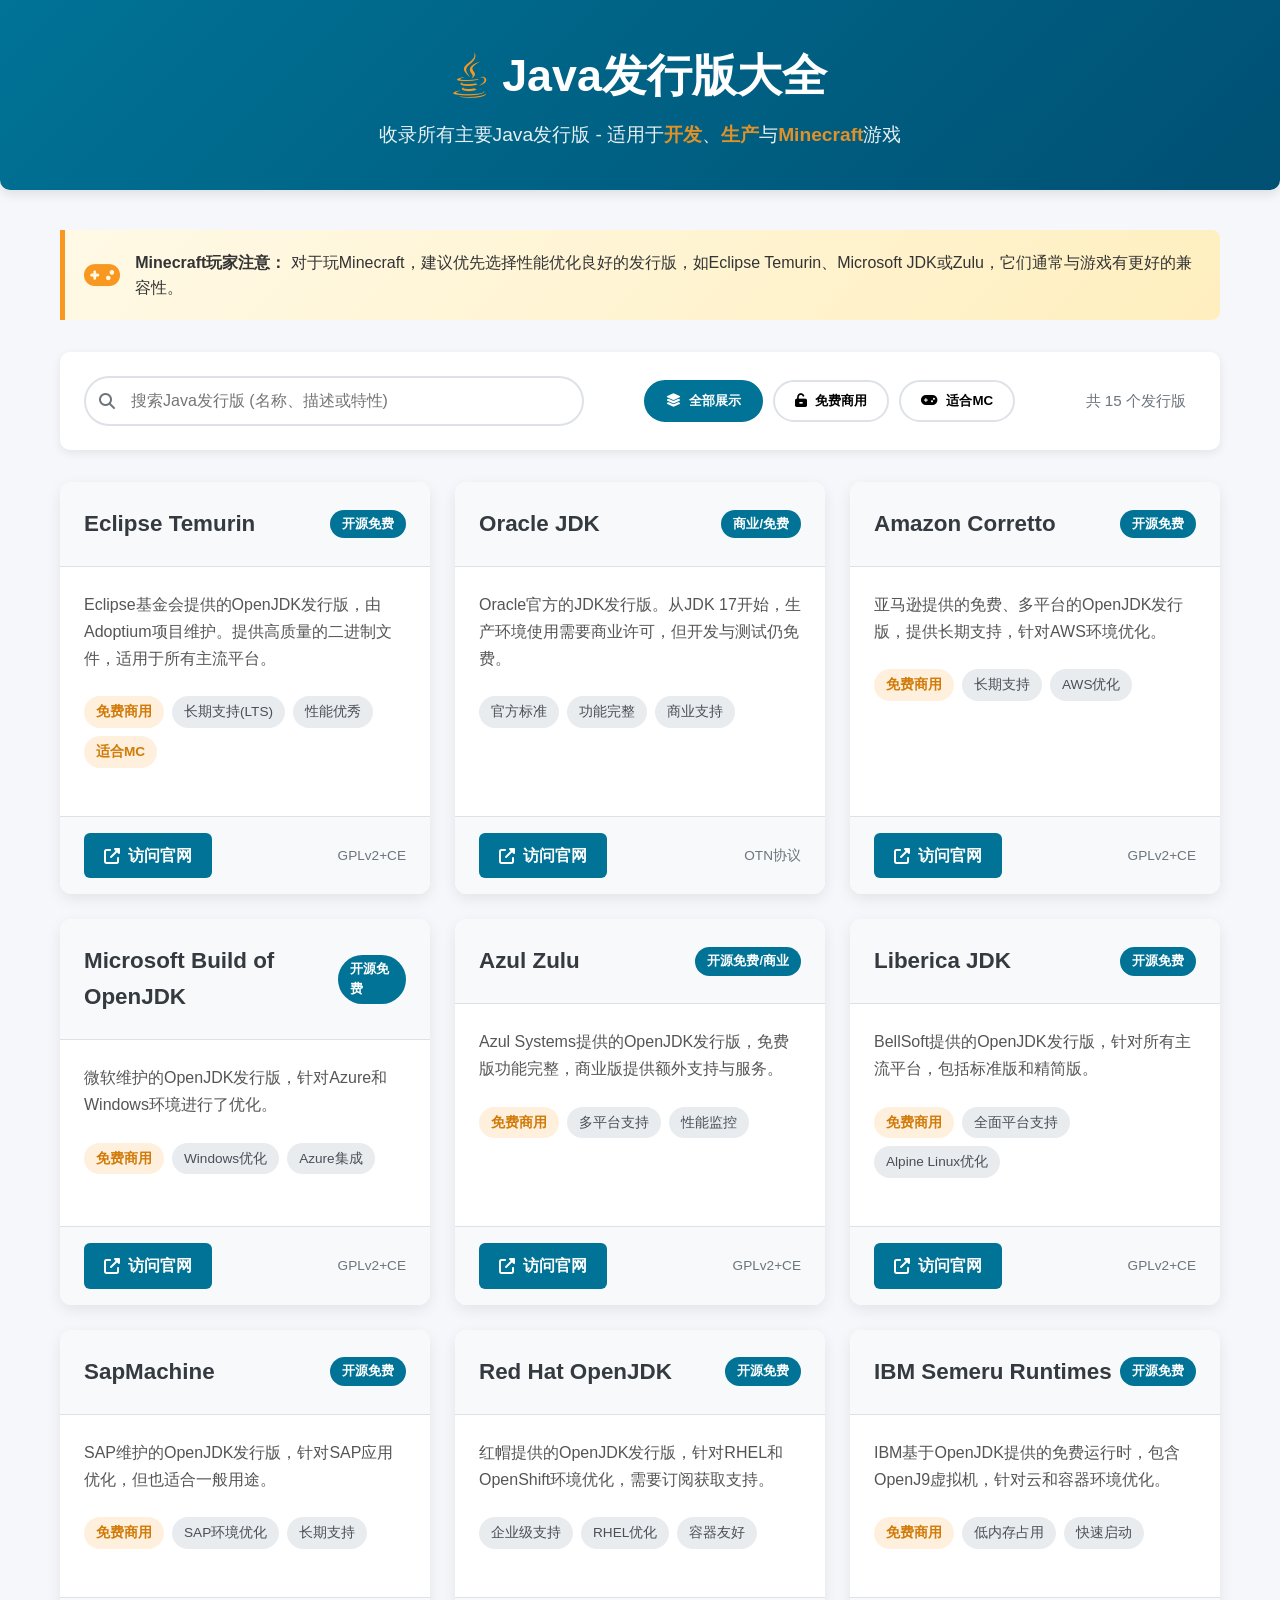
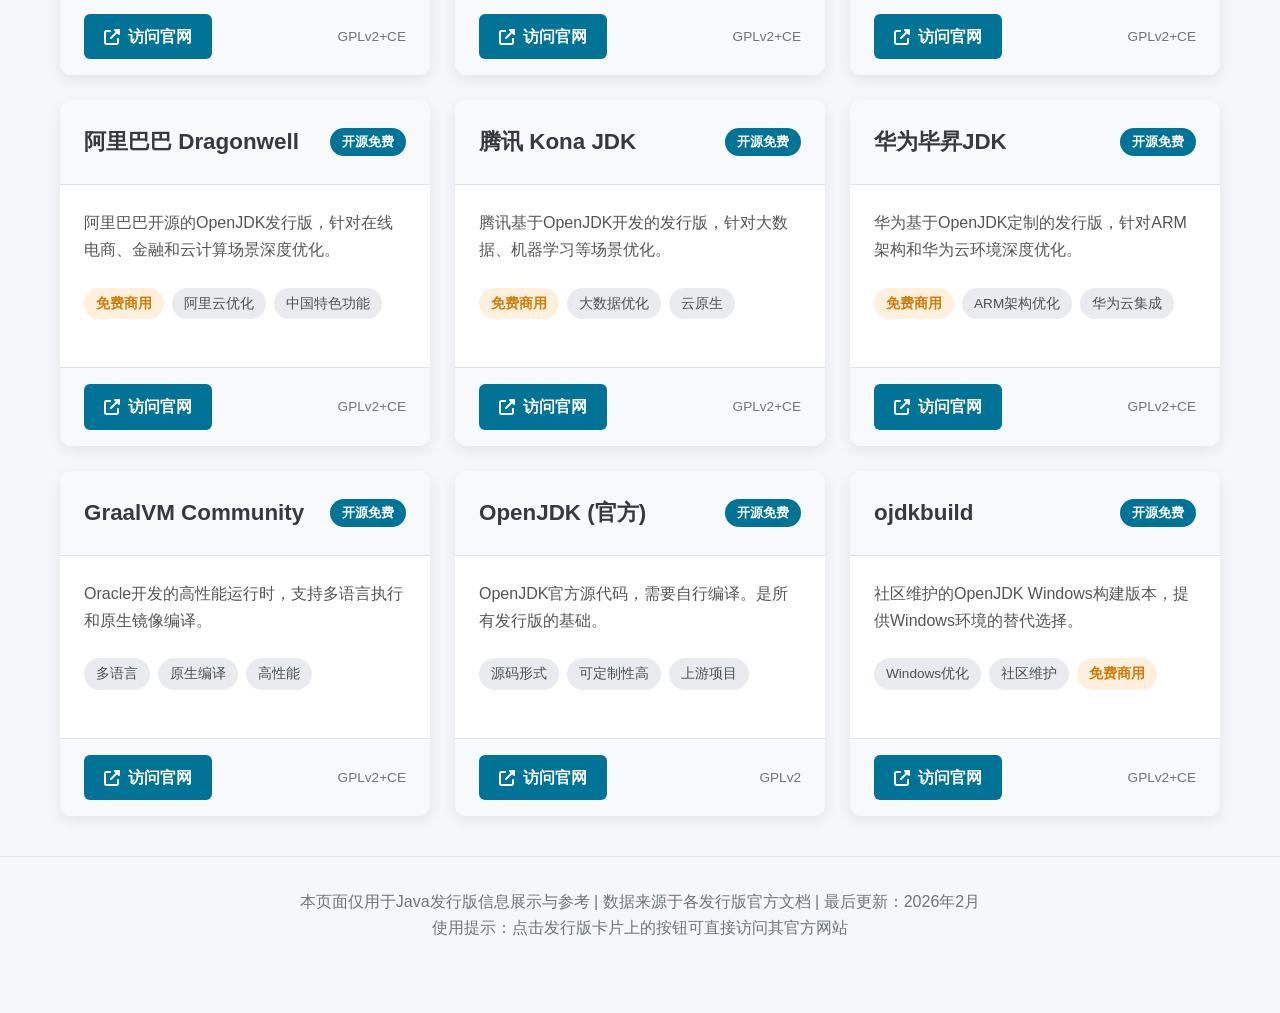
==== java/index.html @ 09ee8016 "Add files via upload" ====
<!DOCTYPE html>
<html lang="zh-CN">
<head>
    <meta charset="UTF-8">
    <meta name="viewport" content="width=device-width, initial-scale=1.0">
    <title>Java发行版大全 | 开发 & Minecraft</title>
    <link rel="stylesheet" href="https://cdnjs.cloudflare.com/ajax/libs/font-awesome/6.4.0/css/all.min.css">
    <style>
        :root {
            --primary: #007396;
            --secondary: #f89820;
            --light: #f8f9fa;
            --dark: #343a40;
            --success: #28a745;
            --border: #dee2e6;
        }
        
        * {
            margin: 0;
            padding: 0;
            box-sizing: border-box;
            font-family: 'Segoe UI', 'Microsoft YaHei', sans-serif;
        }
        
        body {
            background-color: #f5f7fa;
            color: #333;
            line-height: 1.6;
            padding-bottom: 40px;
        }
        
        .container {
            max-width: 1200px;
            margin: 0 auto;
            padding: 0 20px;
        }
        
        header {
            background: linear-gradient(135deg, var(--primary), #005073);
            color: white;
            padding: 2.5rem 0;
            text-align: center;
            margin-bottom: 2.5rem;
            box-shadow: 0 4px 12px rgba(0, 0, 0, 0.1);
            border-radius: 0 0 10px 10px;
        }
        
        h1 {
            font-size: 2.8rem;
            margin-bottom: 0.5rem;
            display: flex;
            align-items: center;
            justify-content: center;
            gap: 15px;
        }
        
        h1 i {
            color: var(--secondary);
        }
        
        .subtitle {
            font-size: 1.2rem;
            opacity: 0.9;
            max-width: 800px;
            margin: 0 auto;
        }
        
        .highlight {
            color: var(--secondary);
            font-weight: 600;
        }
        
        .controls {
            display: flex;
            justify-content: space-between;
            align-items: center;
            flex-wrap: wrap;
            gap: 15px;
            margin-bottom: 2rem;
            background: white;
            padding: 1.5rem;
            border-radius: 10px;
            box-shadow: 0 3px 10px rgba(0, 0, 0, 0.08);
        }
        
        .search-box {
            flex-grow: 1;
            max-width: 500px;
            position: relative;
        }
        
        .search-box i {
            position: absolute;
            left: 15px;
            top: 50%;
            transform: translateY(-50%);
            color: #6c757d;
        }
        
        #searchInput {
            width: 100%;
            padding: 14px 20px 14px 45px;
            border: 2px solid var(--border);
            border-radius: 50px;
            font-size: 1rem;
            transition: all 0.3s;
        }
        
        #searchInput:focus {
            outline: none;
            border-color: var(--primary);
            box-shadow: 0 0 0 3px rgba(0, 115, 150, 0.2);
        }
        
        .filter-buttons {
            display: flex;
            gap: 10px;
            flex-wrap: wrap;
        }
        
        .filter-btn {
            padding: 10px 20px;
            background: white;
            border: 2px solid var(--border);
            border-radius: 50px;
            cursor: pointer;
            font-weight: 600;
            transition: all 0.3s;
            display: flex;
            align-items: center;
            gap: 8px;
        }
        
        .filter-btn:hover {
            border-color: var(--primary);
            color: var(--primary);
        }
        
        .filter-btn.active {
            background-color: var(--primary);
            color: white;
            border-color: var(--primary);
        }
        
        .stats {
            font-size: 0.95rem;
            color: #6c757d;
            padding: 0 10px;
        }
        
        .jdks-grid {
            display: grid;
            grid-template-columns: repeat(auto-fill, minmax(350px, 1fr));
            gap: 25px;
            margin-bottom: 2.5rem;
        }
        
        .jdk-card {
            background: white;
            border-radius: 12px;
            overflow: hidden;
            box-shadow: 0 5px 15px rgba(0, 0, 0, 0.08);
            transition: all 0.3s ease;
            display: flex;
            flex-direction: column;
            height: 100%;
        }
        
        .jdk-card:hover {
            transform: translateY(-8px);
            box-shadow: 0 15px 30px rgba(0, 0, 0, 0.15);
        }
        
        .jdk-header {
            padding: 1.5rem;
            background-color: #f8f9fa;
            border-bottom: 1px solid var(--border);
            display: flex;
            align-items: center;
            justify-content: space-between;
        }
        
        .jdk-title {
            font-size: 1.4rem;
            font-weight: 700;
            color: var(--dark);
        }
        
        .jdk-type {
            display: inline-block;
            padding: 4px 12px;
            background: var(--primary);
            color: white;
            border-radius: 50px;
            font-size: 0.8rem;
            font-weight: 600;
        }
        
        .jdk-body {
            padding: 1.5rem;
            flex-grow: 1;
        }
        
        .jdk-description {
            color: #555;
            margin-bottom: 1.5rem;
            line-height: 1.7;
        }
        
        .jdk-features {
            display: flex;
            flex-wrap: wrap;
            gap: 8px;
            margin-bottom: 1.5rem;
        }
        
        .feature-tag {
            padding: 5px 12px;
            background-color: #e9ecef;
            border-radius: 50px;
            font-size: 0.85rem;
            color: #495057;
        }
        
        .feature-tag.highlight {
            background-color: rgba(248, 152, 32, 0.15);
            color: #d17a08;
        }
        
        .jdk-footer {
            padding: 1rem 1.5rem;
            background-color: #f8f9fa;
            border-top: 1px solid var(--border);
            display: flex;
            justify-content: space-between;
            align-items: center;
        }
        
        .jdk-link {
            display: inline-flex;
            align-items: center;
            gap: 8px;
            padding: 10px 20px;
            background-color: var(--primary);
            color: white;
            text-decoration: none;
            border-radius: 6px;
            font-weight: 600;
            transition: all 0.3s;
        }
        
        .jdk-link:hover {
            background-color: #005073;
            transform: scale(1.05);
        }
        
        .license {
            font-size: 0.85rem;
            color: #6c757d;
        }
        
        .no-results {
            grid-column: 1 / -1;
            text-align: center;
            padding: 3rem;
            color: #6c757d;
            font-size: 1.2rem;
        }
        
        .no-results i {
            font-size: 3rem;
            margin-bottom: 1rem;
            color: #adb5bd;
        }
        
        footer {
            text-align: center;
            padding: 2rem;
            color: #6c757d;
            border-top: 1px solid var(--border);
            margin-top: 2rem;
        }
        
        .mc-notice {
            background: linear-gradient(135deg, #fff9e6, #ffefbf);
            border-left: 5px solid var(--secondary);
            padding: 1.2rem;
            margin-bottom: 2rem;
            border-radius: 0 8px 8px 0;
            display: flex;
            align-items: center;
            gap: 15px;
        }
        
        .mc-notice i {
            color: var(--secondary);
            font-size: 1.8rem;
        }
        
        .mc-notice p {
            margin: 0;
            font-weight: 500;
        }
        
        @media (max-width: 768px) {
            .jdks-grid {
                grid-template-columns: 1fr;
            }
            
            h1 {
                font-size: 2.2rem;
            }
            
            .controls {
                flex-direction: column;
                align-items: stretch;
            }
            
            .filter-buttons {
                justify-content: center;
            }
        }
    </style>
</head>
<body>
    <header>
        <div class="container">
            <h1><i class="fab fa-java"></i> Java发行版大全</h1>
            <p class="subtitle">收录所有主要Java发行版 - 适用于<span class="highlight">开发</span>、<span class="highlight">生产</span>与<span class="highlight">Minecraft</span>游戏</p>
        </div>
    </header>
    
    <main class="container">
        <div class="mc-notice">
            <i class="fas fa-gamepad"></i>
            <p><strong>Minecraft玩家注意：</strong> 对于玩Minecraft，建议优先选择性能优化良好的发行版，如Eclipse Temurin、Microsoft JDK或Zulu，它们通常与游戏有更好的兼容性。</p>
        </div>
        
        <div class="controls">
            <div class="search-box">
                <i class="fas fa-search"></i>
                <input type="text" id="searchInput" placeholder="搜索Java发行版 (名称、描述或特性)">
            </div>
            
            <div class="filter-buttons">
                <button class="filter-btn active" data-filter="all">
                    <i class="fas fa-layer-group"></i> 全部展示
                </button>
                <button class="filter-btn" data-filter="free">
                    <i class="fas fa-unlock-alt"></i> 免费商用
                </button>
                <button class="filter-btn" data-filter="mc">
                    <i class="fas fa-gamepad"></i> 适合MC
                </button>
            </div>
            
            <div class="stats">
                共 <span id="totalCount">0</span> 个发行版
            </div>
        </div>
        
        <div class="jdks-grid" id="jdksContainer">
            <!-- JDK卡片将通过JavaScript动态生成 -->
        </div>
    </main>
    
    <footer>
        <div class="container">
            <p>本页面仅用于Java发行版信息展示与参考 | 数据来源于各发行版官方文档 | 最后更新：2026年2月</p>
            <p>使用提示：点击发行版卡片上的按钮可直接访问其官方网站</p>
        </div>
    </footer>

    <script>
        // Java发行版数据
        const javaDistributions = [
            {
                id: 1,
                name: "Eclipse Temurin",
                type: "开源免费",
                description: "Eclipse基金会提供的OpenJDK发行版，由Adoptium项目维护。提供高质量的二进制文件，适用于所有主流平台。",
                features: ["免费商用", "长期支持(LTS)", "性能优秀", "适合MC"],
                url: "https://adoptium.net/",
                license: "GPLv2+CE",
                mcRecommended: true
            },
            {
                id: 2,
                name: "Oracle JDK",
                type: "商业/免费",
                description: "Oracle官方的JDK发行版。从JDK 17开始，生产环境使用需要商业许可，但开发与测试仍免费。",
                features: ["官方标准", "功能完整", "商业支持"],
                url: "https://www.oracle.com/java/technologies/downloads/",
                license: "OTN协议",
                mcRecommended: false
            },
            {
                id: 3,
                name: "Amazon Corretto",
                type: "开源免费",
                description: "亚马逊提供的免费、多平台的OpenJDK发行版，提供长期支持，针对AWS环境优化。",
                features: ["免费商用", "长期支持", "AWS优化"],
                url: "https://aws.amazon.com/corretto/",
                license: "GPLv2+CE",
                mcRecommended: true
            },
            {
                id: 4,
                name: "Microsoft Build of OpenJDK",
                type: "开源免费",
                description: "微软维护的OpenJDK发行版，针对Azure和Windows环境进行了优化。",
                features: ["免费商用", "Windows优化", "Azure集成"],
                url: "https://www.microsoft.com/openjdk",
                license: "GPLv2+CE",
                mcRecommended: true
            },
            {
                id: 5,
                name: "Azul Zulu",
                type: "开源免费/商业",
                description: "Azul Systems提供的OpenJDK发行版，免费版功能完整，商业版提供额外支持与服务。",
                features: ["免费商用", "多平台支持", "性能监控"],
                url: "https://www.azul.com/downloads/?package=jdk",
                license: "GPLv2+CE",
                mcRecommended: true
            },
            {
                id: 6,
                name: "Liberica JDK",
                type: "开源免费",
                description: "BellSoft提供的OpenJDK发行版，针对所有主流平台，包括标准版和精简版。",
                features: ["免费商用", "全面平台支持", "Alpine Linux优化"],
                url: "https://bell-sw.com/pages/downloads/",
                license: "GPLv2+CE",
                mcRecommended: false
            },
            {
                id: 7,
                name: "SapMachine",
                type: "开源免费",
                description: "SAP维护的OpenJDK发行版，针对SAP应用优化，但也适合一般用途。",
                features: ["免费商用", "SAP环境优化", "长期支持"],
                url: "https://sap.github.io/SapMachine/",
                license: "GPLv2+CE",
                mcRecommended: false
            },
            {
                id: 8,
                name: "Red Hat OpenJDK",
                type: "开源免费",
                description: "红帽提供的OpenJDK发行版，针对RHEL和OpenShift环境优化，需要订阅获取支持。",
                features: ["企业级支持", "RHEL优化", "容器友好"],
                url: "https://developers.redhat.com/products/openjdk/download",
                license: "GPLv2+CE",
                mcRecommended: false
            },
            {
                id: 9,
                name: "IBM Semeru Runtimes",
                type: "开源免费",
                description: "IBM基于OpenJDK提供的免费运行时，包含OpenJ9虚拟机，针对云和容器环境优化。",
                features: ["免费商用", "低内存占用", "快速启动"],
                url: "https://www.ibm.com/semeru-runtimes",
                license: "GPLv2+CE",
                mcRecommended: false
            },
            {
                id: 10,
                name: "阿里巴巴 Dragonwell",
                type: "开源免费",
                description: "阿里巴巴开源的OpenJDK发行版，针对在线电商、金融和云计算场景深度优化。",
                features: ["免费商用", "阿里云优化", "中国特色功能"],
                url: "https://dragonwell-jdk.io/",
                license: "GPLv2+CE",
                mcRecommended: false
            },
            {
                id: 11,
                name: "腾讯 Kona JDK",
                type: "开源免费",
                description: "腾讯基于OpenJDK开发的发行版，针对大数据、机器学习等场景优化。",
                features: ["免费商用", "大数据优化", "云原生"],
                url: "https://github.com/Tencent/TencentKona-8",
                license: "GPLv2+CE",
                mcRecommended: false
            },
            {
                id: 12,
                name: "华为毕昇JDK",
                type: "开源免费",
                description: "华为基于OpenJDK定制的发行版，针对ARM架构和华为云环境深度优化。",
                features: ["免费商用", "ARM架构优化", "华为云集成"],
                url: "https://www.hikunpeng.com/developer/devkit/compiler/jdk",
                license: "GPLv2+CE",
                mcRecommended: false
            },
            {
                id: 13,
                name: "GraalVM Community",
                type: "开源免费",
                description: "Oracle开发的高性能运行时，支持多语言执行和原生镜像编译。",
                features: ["多语言", "原生编译", "高性能"],
                url: "https://www.graalvm.org/",
                license: "GPLv2+CE",
                mcRecommended: false
            },
            {
                id: 14,
                name: "OpenJDK (官方)",
                type: "开源免费",
                description: "OpenJDK官方源代码，需要自行编译。是所有发行版的基础。",
                features: ["源码形式", "可定制性高", "上游项目"],
                url: "https://openjdk.java.net/",
                license: "GPLv2",
                mcRecommended: true
            },
            {
                id: 15,
                name: "ojdkbuild",
                type: "开源免费",
                description: "社区维护的OpenJDK Windows构建版本，提供Windows环境的替代选择。",
                features: ["Windows优化", "社区维护", "免费商用"],
                url: "https://github.com/ojdkbuild/ojdkbuild",
                license: "GPLv2+CE",
                mcRecommended: false
            }
        ];

        // DOM元素
        const jdksContainer = document.getElementById('jdksContainer');
        const searchInput = document.getElementById('searchInput');
        const filterButtons = document.querySelectorAll('.filter-btn');
        const totalCountElement = document.getElementById('totalCount');
        
        // 当前过滤状态
        let currentFilter = 'all';
        let currentSearch = '';
        
        // 初始化显示所有发行版
        function initPage() {
            renderJDKs(javaDistributions);
            totalCountElement.textContent = javaDistributions.length;
            
            // 设置筛选按钮事件
            filterButtons.forEach(button => {
                button.addEventListener('click', () => {
                    // 更新按钮状态
                    filterButtons.forEach(btn => btn.classList.remove('active'));
                    button.classList.add('active');
                    
                    // 更新过滤器
                    currentFilter = button.getAttribute('data-filter');
                    filterAndRender();
                });
            });
            
            // 设置搜索事件
            searchInput.addEventListener('input', (e) => {
                currentSearch = e.target.value.toLowerCase();
                filterAndRender();
            });
        }
        
        // 过滤和渲染JDK卡片
        function filterAndRender() {
            let filtered = javaDistributions;
            
            // 应用搜索过滤
            if (currentSearch) {
                filtered = filtered.filter(jdk => 
                    jdk.name.toLowerCase().includes(currentSearch) ||
                    jdk.description.toLowerCase().includes(currentSearch) ||
                    jdk.features.some(feature => feature.toLowerCase().includes(currentSearch))
                );
            }
            
            // 应用分类过滤
            if (currentFilter === 'free') {
                filtered = filtered.filter(jdk => 
                    jdk.features.includes("免费商用")
                );
            } else if (currentFilter === 'mc') {
                filtered = filtered.filter(jdk => 
                    jdk.mcRecommended === true
                );
            }
            
            // 渲染结果
            renderJDKs(filtered);
            totalCountElement.textContent = filtered.length;
        }
        
        // 渲染JDK卡片
        function renderJDKs(jdks) {
            if (jdks.length === 0) {
                jdksContainer.innerHTML = `
                    <div class="no-results">
                        <i class="fas fa-search"></i>
                        <h3>未找到匹配的Java发行版</h3>
                        <p>尝试使用不同的搜索词或筛选条件</p>
                    </div>
                `;
                return;
            }
            
            jdksContainer.innerHTML = jdks.map(jdk => `
                <div class="jdk-card" data-id="${jdk.id}">
                    <div class="jdk-header">
                        <h3 class="jdk-title">${jdk.name}</h3>
                        <span class="jdk-type">${jdk.type}</span>
                    </div>
                    <div class="jdk-body">
                        <p class="jdk-description">${jdk.description}</p>
                        <div class="jdk-features">
                            ${jdk.features.map(feature => `
                                <span class="feature-tag ${feature.includes('MC') || feature.includes('免费') ? 'highlight' : ''}">${feature}</span>
                            `).join('')}
                        </div>
                    </div>
                    <div class="jdk-footer">
                        <a href="${jdk.url}" target="_blank" class="jdk-link">
                            <i class="fas fa-external-link-alt"></i> 访问官网
                        </a>
                        <span class="license">${jdk.license}</span>
                    </div>
                </div>
            `).join('');
        }
        
        // 页面加载完成后初始化
        document.addEventListener('DOMContentLoaded', initPage);
    </script>
</body>
</html>
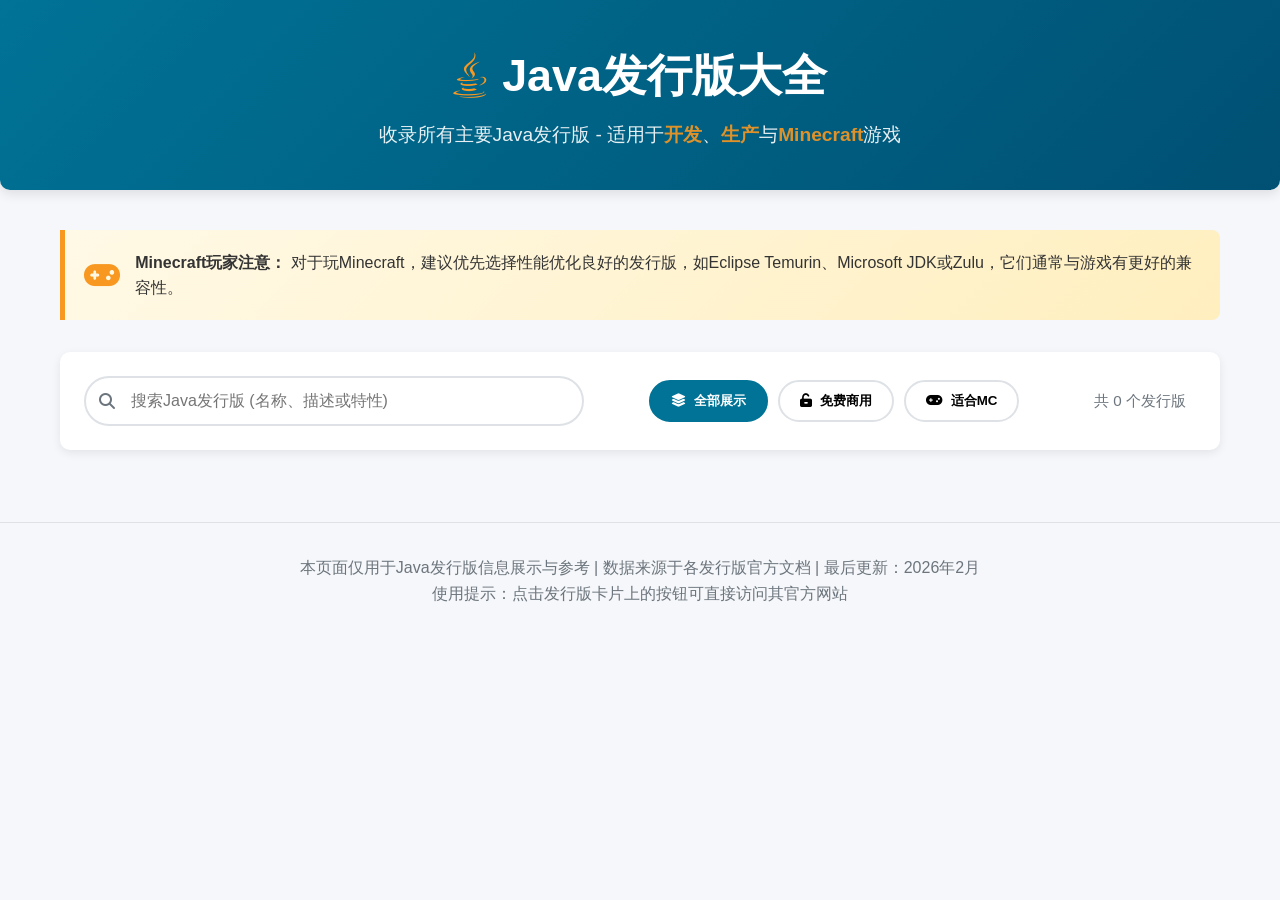
==== commit 4ddd91b1: "Change greeting from 'Hello' to 'Goodbye'" ====
--- a/java/index.html
+++ b/java/index.html
@@ -386,13 +386,13 @@
             },
             {
                 id: 2,
-                name: "Oracle JDK",
+                name: "Oracle JDK（官方）",
                 type: "商业/免费",
                 description: "Oracle官方的JDK发行版。从JDK 17开始，生产环境使用需要商业许可，但开发与测试仍免费。",
                 features: ["官方标准", "功能完整", "商业支持"],
                 url: "https://www.oracle.com/java/technologies/downloads/",
                 license: "OTN协议",
-                mcRecommended: false
+                mcRecommended: ture
             },
             {
                 id: 3,
@@ -512,7 +512,7 @@
                 features: ["源码形式", "可定制性高", "上游项目"],
                 url: "https://openjdk.java.net/",
                 license: "GPLv2",
-                mcRecommended: true
+                mcRecommended: false
             },
             {
                 id: 15,
@@ -631,4 +631,5 @@
         document.addEventListener('DOMContentLoaded', initPage);
     </script>
 </body>
-</html>+
+</html>
